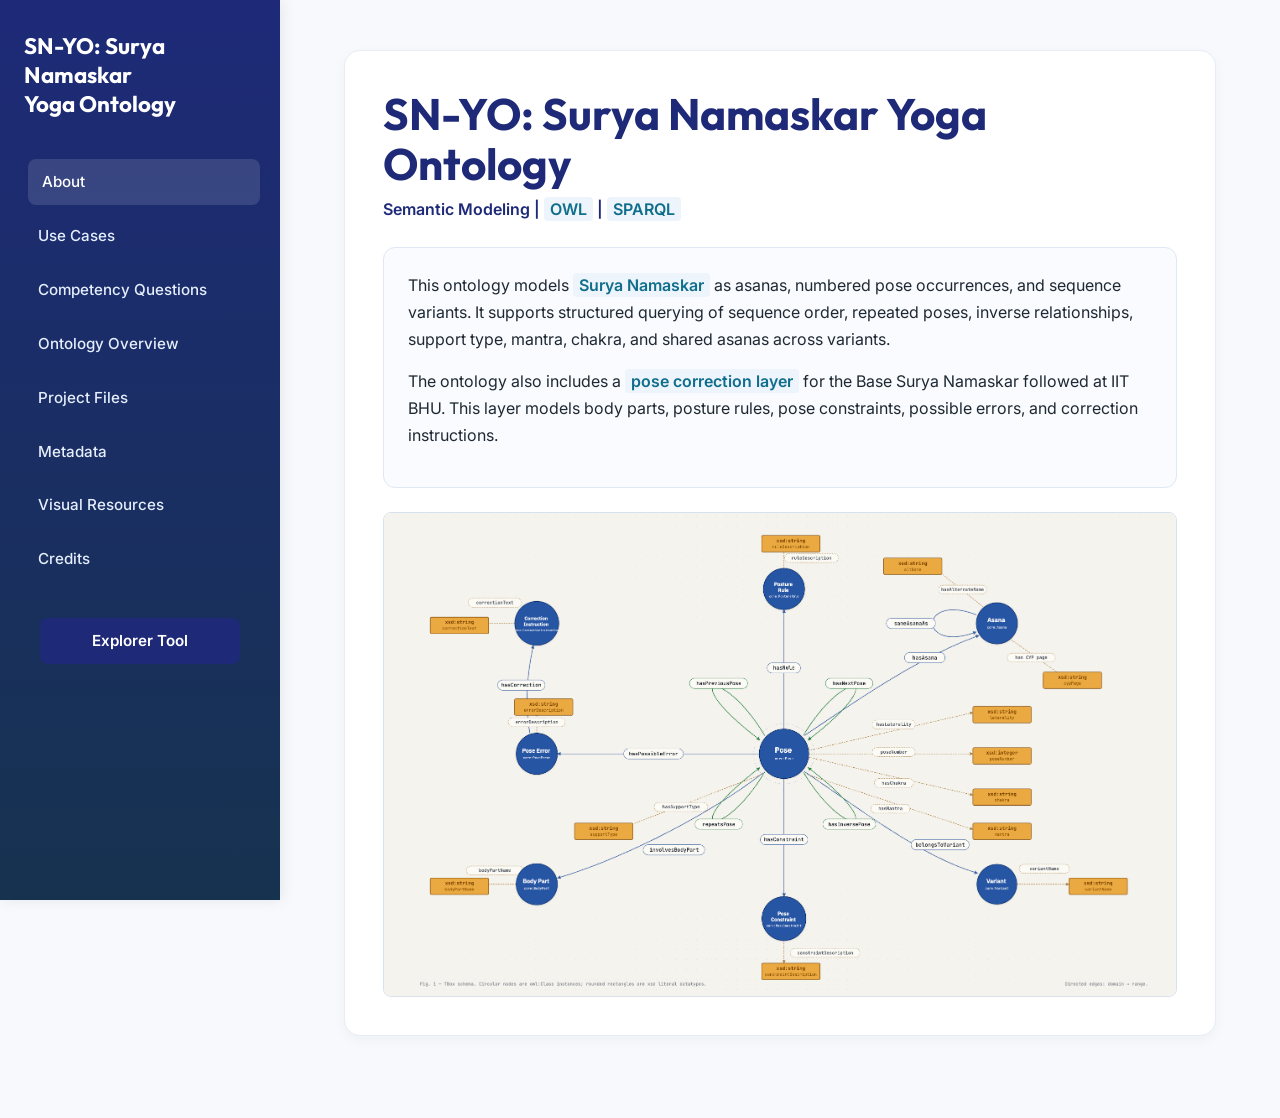
==== index.html @ e32d7856 "update" ====
<!DOCTYPE html>
<html lang="en">
<head>
  <meta charset="UTF-8" />
  <meta name="viewport" content="width=device-width, initial-scale=1.0" />
  <title>SN-YO Surya Namaskar Yoga Ontology</title>
  <meta name="description" content="Semantic Modeling of Surya Namaskar Yoga Poses and Variants">
  <link rel="stylesheet" href="css/style.css" />
</head>
<body>
  
  <!-- Removed styling blobs -->

  <div class="container">
    <aside class="sidebar">
      <div class="sidebar-brand">
        <h2>SN-YO: Surya Namaskar<br/>Yoga Ontology</h2>
      </div>
      <nav id="nav">
        <a href="#about" class="active" data-tab="about">About</a>
        <a href="#usecases" data-tab="usecases">Use Cases</a>
        <a href="#sparql" data-tab="sparql">Competency Questions</a>
        <a href="#ontology" data-tab="ontology">Ontology Overview</a>
        <a href="#files" data-tab="files">Project Files</a>
        <a href="#metadata" data-tab="metadata">Metadata</a>
        <a href="#visuals" data-tab="visuals">Visual Resources</a>
        <a href="#contributors" data-tab="contributors">Credits</a>
      </nav>
      <div class="sidebar-portal-link-wrap">
        <a href="explorer.html" class="btn btn-education-portal sidebar-portal-link">Explorer Tool</a>
      </div>
    </aside>

    <main class="content">
      
      <!-- ABOUT -->
      <section id="about" class="visible tab-section active-tab">
        <h1>SN-YO: Surya Namaskar Yoga Ontology</h1>
        <p class="subtitle ontology-subtitle">Semantic Modeling | <span class="keyword-highlight">OWL</span> | <span class="keyword-highlight">SPARQL</span></p>
        <div class="glass-panel">
          <p>
            This ontology models <span class="keyword-highlight">Surya Namaskar</span> as asanas, numbered pose occurrences,
            and sequence variants. It supports structured querying of sequence order,
            repeated poses, inverse relationships, support type, mantra, chakra,
            and shared asanas across variants.
          </p>
          <p>
            The ontology also includes a <span class="keyword-highlight">pose correction layer</span> for the Base Surya Namaskar
            followed at IIT BHU. This layer models body parts, posture rules, pose
            constraints, possible errors, and correction instructions.
          </p>
        </div>
        <img src="images/sn-ontology-view.png" alt="Ontology Visualization" class="expandable-img hero-visual" style="background: #ffffff; width: 100%; border-radius: var(--radius-sm); border: 1px solid #d8e2ee; margin-top: 24px; cursor: pointer;">
      </section>

      <!-- ONTOLOGY OVERVIEW -->
      <section id="ontology" class="tab-section">
        <h2>Ontology Overview</h2>
        
        <h3>Classes</h3>
        <div class="cards-grid">
          <div class="ontology-card border-blue">
            <h4>Pose</h4>
            <p>Represents one numbered occurrence of an asana within a variant sequence.</p>
          </div>
          <div class="ontology-card border-blue">
            <h4>Asana</h4>
            <p>Represents a yoga asana identity independent of sequence position.</p>
          </div>
          <div class="ontology-card border-blue">
            <h4>Variant</h4>
            <p>Represents a <span class="keyword-highlight">Surya Namaskar tradition</span> or sequence variant.</p>
          </div>
          <div class="ontology-card border-blue">
            <h4>BodyPart</h4>
            <p>Represents a body part involved in a pose.</p>
          </div>
          <div class="ontology-card border-blue">
            <h4>PostureRule</h4>
            <p>Represents an alignment or posture rule for a pose.</p>
          </div>
          <div class="ontology-card border-blue">
            <h4>PoseConstraint</h4>
            <p>Represents a pose-specific constraint.</p>
          </div>
          <div class="ontology-card border-blue">
            <h4>PoseError</h4>
            <p>Represents a possible error while performing a pose.</p>
          </div>
          <div class="ontology-card border-blue">
            <h4>CorrectionInstruction</h4>
            <p>Represents a correction instruction linked to an error.</p>
          </div>
        </div>

        <h3>Object Properties</h3>
        <div class="cards-grid">
          <div class="ontology-card border-green">
            <h4>hasAsana</h4>
            <p>Links a pose occurrence to the asana performed.</p>
          </div>
          <div class="ontology-card border-green">
            <h4>belongsToVariant</h4>
            <p>Links a pose to its Surya Namaskar variant.</p>
          </div>
          <div class="ontology-card border-green">
            <h4>hasNextPose / hasPreviousPose</h4>
            <p>Links sequential poses to determine ordering.</p>
          </div>
          <div class="ontology-card border-green">
            <h4>repeatsPose / hasInversePose</h4>
            <p>Links identical or structurally opposite poses respectively.</p>
          </div>
          <div class="ontology-card border-green">
            <h4>sameAsanaAs</h4>
            <p>Links equivalent or normalized asana identities.</p>
          </div>
          <div class="ontology-card border-green">
            <h4>involvesBodyPart</h4>
            <p>Links a pose to the specific body parts involved.</p>
          </div>
          <div class="ontology-card border-green">
            <h4>hasRule / hasConstraint</h4>
            <p>Links poses to explicit technical & postural rules.</p>
          </div>
        </div>

        <h3>Datatype Properties</h3>
        <div class="cards-grid">
          <div class="ontology-card border-orange">
            <h4>Attributes</h4>
            <p>poseNumber, hasMantra, hasChakra, hasSupportType, hasLaterality</p>
          </div>
          <div class="ontology-card border-orange">
            <h4>Descriptions</h4>
            <p>ruleDescription, constraintDescription, errorDescription, correctionText</p>
          </div>
        </div>
      </section>

      <!-- FILES -->
      <section id="files" class="tab-section">
        <h2>Project Files</h2>
        <div class="files-grid">
          <div class="glass-panel file-card" style="margin-bottom:0;">
            <h3>Ontology File</h3>
            <p>Main OWL ontology file for Surya Namaskar.</p>
            <a class="btn" href="models/master.owl" download>Download OWL</a>
          </div>
          <div class="glass-panel file-card" style="margin-bottom:0;">
            <h3>pyLODE Documentation</h3>
            <p>Generated ontology documentation for classes, properties, and metadata.</p>
            <a class="btn btn-outline" href="docs/ontology-doc.html" target="_blank">View Docs</a>
          </div>
          <div class="glass-panel file-card" style="margin-bottom:0;">
            <h3>GitHub Repository</h3>
            <p>Source code, ontology files, images, and project structure.</p>
            <a class="btn btn-outline" href="https://github.com/mansidodiya01/sn-ontology-website" target="_blank">View Repo</a>
          </div>
        </div>
      </section>

      <!-- METADATA -->
      <section id="metadata" class="tab-section">
        <h2>Ontology Metadata</h2>
        
        <div class="metadata-grid">
          <div class="meta-card">
            <span>Title</span>
            <strong>Surya Namaskar Ontology</strong>
          </div>
          <div class="meta-card">
            <span>Format</span>
            <strong>OWL (RDF/XML)</strong>
          </div>
        </div>

        <div class="namespace-list" style="margin-bottom: 24px;">
          <p>Registered Namespaces</p>
          <ul>
            <li><code>core:</code> http://example.org/suryanamaskar/core#</li>
            <li><code>base:</code> http://example.org/suryanamaskar/base-sn#</li>
            <li><code>v1:  </code> http://example.org/suryanamaskar/variant01#</li>
            <li><code>v2:  </code> http://example.org/suryanamaskar/variant02#</li>
            <li><code>v3:  </code> http://example.org/suryanamaskar/variant03#</li>
          </ul>
        </div>

        <div class="glass-panel variant-panel" style="padding: 24px;">
          <h3 style="margin-top: 0;">Variants Represented</h3>
          <div class="variant-tags">
            <span class="tag">BaseSN_UsedatIITBHU</span>
            <span class="tag">Variant01_KrishnamacharyaVinyasa</span>
            <span class="tag">Variant02_BiharSchoolOfYoga</span>
            <span class="tag">Variant03_SwamiVivekanandaKendra</span>
          </div>
        </div>
      </section>

      <!-- USE CASES -->
      <section id="usecases" class="tab-section">
        <h2>Use Cases</h2>
        
        <div class="usecase-grid">
          <div class="usecase-card">
            <div class="usecase-icon">⚖️</div>
            <p>Compare <span class="keyword-highlight">Surya Namaskar variants</span> across traditions.</p>
          </div>
          <div class="usecase-card">
            <div class="usecase-icon">🔁</div>
            <p>Identify repeated poses and inverse pose relationships.</p>
          </div>
          <div class="usecase-card">
            <div class="usecase-icon">🔢</div>
            <p>Retrieve the ordered sequence of poses in <span class="keyword-highlight">Base Surya Namaskar</span>.</p>
          </div>
          <div class="usecase-card">
            <div class="usecase-icon">🧘</div>
            <p>Query poses based on standing posture and specific support types.</p>
          </div>
          <div class="usecase-card">
            <div class="usecase-icon">📿</div>
            <p>Retrieve mantra and chakra metadata associated with <span class="keyword-highlight">Base SN poses</span>.</p>
          </div>
          <div class="usecase-card">
            <div class="usecase-icon">🔗</div>
            <p>Identify primary asanas shared across multiple variants.</p>
          </div>
          <div class="usecase-card">
            <div class="usecase-icon">🔍</div>
            <p>Retrieve posture rules, constraints, common errors, and physical corrections.</p>
          </div>
        </div>
      </section>

      <!-- COMPETENCY QUESTIONS & SPARQL QUERIES -->
      <section id="sparql" class="tab-section">
        <h2>Competency Questions & SPARQL Queries</h2>
        <p>Interactive exploration of Competency Questions and their corresponding SPARQL queries. Click to expand and view the evaluated results.</p>

        <!-- C1 -->
        <div class="query-block">
          <div class="query-header">
            <h3>C1: What are the poses in Base Surya Namaskar?</h3>
            <span class="query-icon">▼</span>
          </div>
          <div class="query-content">
            <div class="code-box">
              <pre><code>PREFIX rdf: &lt;http://www.w3.org/1999/02/22-rdf-syntax-ns#&gt;
PREFIX rdfs: &lt;http://www.w3.org/2000/01/rdf-schema#&gt;
PREFIX core: &lt;http://example.org/suryanamaskar/core#&gt;
PREFIX base: &lt;http://example.org/suryanamaskar/base-sn#&gt;
PREFIX v1: &lt;http://example.org/suryanamaskar/variant01#&gt;
PREFIX v2: &lt;http://example.org/suryanamaskar/variant02#&gt;
PREFIX v3: &lt;http://example.org/suryanamaskar/variant03#&gt;

SELECT ?pose
WHERE {
  ?pose rdf:type core:Pose ;
     core:belongsToVariant base:BaseSN .
}
ORDER BY ?pose</code></pre>
            </div>
            <div class="data-box">
              <h4>Execution Result</h4>
              <table>
                <thead><tr><th>?pose (base-sn namespace)</th></tr></thead>
                <tbody>
                  <tr><td>BaseSN_Pose01</td></tr>
                  <tr><td>BaseSN_Pose02</td></tr>
                  <tr><td>BaseSN_Pose03</td></tr>
                  <tr><td>BaseSN_Pose04</td></tr>
                  <tr><td>BaseSN_Pose05</td></tr>
                  <tr><td>BaseSN_Pose06</td></tr>
                  <tr><td>BaseSN_Pose07</td></tr>
                  <tr><td>BaseSN_Pose08</td></tr>
                  <tr><td>BaseSN_Pose09</td></tr>
                  <tr><td>BaseSN_Pose10</td></tr>
                  <tr><td>BaseSN_Pose11</td></tr>
                  <tr><td>BaseSN_Pose12</td></tr>
                </tbody>
              </table>
            </div>
          </div>
        </div>

        <!-- C2 -->
        <div class="query-block">
          <div class="query-header">
            <h3>C2: How many poses are in Base Surya Namaskar?</h3>
            <span class="query-icon">▼</span>
          </div>
          <div class="query-content">
            <div class="code-box">
              <pre><code>PREFIX rdf: &lt;http://www.w3.org/1999/02/22-rdf-syntax-ns#&gt;
PREFIX rdfs: &lt;http://www.w3.org/2000/01/rdf-schema#&gt;
PREFIX core: &lt;http://example.org/suryanamaskar/core#&gt;
PREFIX base: &lt;http://example.org/suryanamaskar/base-sn#&gt;
PREFIX v1: &lt;http://example.org/suryanamaskar/variant01#&gt;
PREFIX v2: &lt;http://example.org/suryanamaskar/variant02#&gt;
PREFIX v3: &lt;http://example.org/suryanamaskar/variant03#&gt;

SELECT (COUNT(?pose) AS ?count)
WHERE {
  ?pose rdf:type core:Pose ;
     core:belongsToVariant base:BaseSN .
}</code></pre>
            </div>
            <div class="data-box">
              <h4>Execution Result</h4>
              <table>
                <thead><tr><th>?count</th></tr></thead>
                <tbody>
                  <tr><td>12</td></tr>
                </tbody>
              </table>
            </div>
          </div>
        </div>

        <!-- C3 -->
        <div class="query-block">
          <div class="query-header">
            <h3>C3: Which poses are performed standing on two feet in Base Surya Namaskar?</h3>
            <span class="query-icon">▼</span>
          </div>
          <div class="query-content">
            <div class="code-box">
              <pre><code>PREFIX rdf: &lt;http://www.w3.org/1999/02/22-rdf-syntax-ns#&gt;
PREFIX rdfs: &lt;http://www.w3.org/2000/01/rdf-schema#&gt;
PREFIX core: &lt;http://example.org/suryanamaskar/core#&gt;
PREFIX base: &lt;http://example.org/suryanamaskar/base-sn#&gt;
PREFIX v1: &lt;http://example.org/suryanamaskar/variant01#&gt;
PREFIX v2: &lt;http://example.org/suryanamaskar/variant02#&gt;
PREFIX v3: &lt;http://example.org/suryanamaskar/variant03#&gt;

SELECT ?pose
WHERE {
  ?pose rdf:type core:Pose ;
     core:belongsToVariant base:BaseSN ;
     core:hasSupportType "StandingTwoFeet" .
}</code></pre>
            </div>
            <div class="data-box">
              <h4>Execution Result</h4>
              <table>
                <thead><tr><th>?pose</th></tr></thead>
                <tbody>
                  <tr><td>BaseSN_Pose01</td></tr>
                  <tr><td>BaseSN_Pose02</td></tr>
                  <tr><td>BaseSN_Pose11</td></tr>
                  <tr><td>BaseSN_Pose12</td></tr>
                </tbody>
              </table>
            </div>
          </div>
        </div>

        <!-- C4 -->
        <div class="query-block">
          <div class="query-header">
            <h3>C4: Which poses are repeated in Base Surya Namaskar?</h3>
            <span class="query-icon">▼</span>
          </div>
          <div class="query-content">
            <div class="code-box">
              <pre><code>PREFIX rdf: &lt;http://www.w3.org/1999/02/22-rdf-syntax-ns#&gt;
PREFIX rdfs: &lt;http://www.w3.org/2000/01/rdf-schema#&gt;
PREFIX core: &lt;http://example.org/suryanamaskar/core#&gt;
PREFIX base: &lt;http://example.org/suryanamaskar/base-sn#&gt;
PREFIX v1: &lt;http://example.org/suryanamaskar/variant01#&gt;
PREFIX v2: &lt;http://example.org/suryanamaskar/variant02#&gt;
PREFIX v3: &lt;http://example.org/suryanamaskar/variant03#&gt;

SELECT ?pose ?repeatedPose
WHERE {
  ?pose core:repeatsPose ?repeatedPose .
}</code></pre>
            </div>
            <div class="data-box">
              <h4>Execution Result</h4>
              <table>
                <thead><tr><th>?pose</th><th>?repeatedPose</th></tr></thead>
                <tbody>
                  <tr><td>BaseSN_Pose01</td><td>BaseSN_Pose12</td></tr>
                  <tr><td>BaseSN_Pose02</td><td>BaseSN_Pose11</td></tr>
                  <tr><td>BaseSN_Pose03</td><td>BaseSN_Pose10</td></tr>
                  <tr><td>BaseSN_Pose04</td><td>BaseSN_Pose09</td></tr>
                </tbody>
              </table>
            </div>
          </div>
        </div>

        <!-- C5 -->
        <div class="query-block">
          <div class="query-header">
            <h3>C5: Which poses have inverse relationships in Base Surya Namaskar?</h3>
            <span class="query-icon">▼</span>
          </div>
          <div class="query-content">
            <div class="code-box">
              <pre><code>PREFIX rdf: &lt;http://www.w3.org/1999/02/22-rdf-syntax-ns#&gt;
PREFIX rdfs: &lt;http://www.w3.org/2000/01/rdf-schema#&gt;
PREFIX core: &lt;http://example.org/suryanamaskar/core#&gt;
PREFIX base: &lt;http://example.org/suryanamaskar/base-sn#&gt;
PREFIX v1: &lt;http://example.org/suryanamaskar/variant01#&gt;
PREFIX v2: &lt;http://example.org/suryanamaskar/variant02#&gt;
PREFIX v3: &lt;http://example.org/suryanamaskar/variant03#&gt;

SELECT ?pose ?inversePose
WHERE {
  ?pose core:hasInversePose ?inversePose .
}</code></pre>
            </div>
            <div class="data-box">
              <h4>Execution Result</h4>
              <table>
                <thead><tr><th>?pose</th><th>?inversePose</th></tr></thead>
                <tbody>
                  <tr><td>BaseSN_Pose04</td><td>BaseSN_Pose09</td></tr>
                  <tr><td>BaseSN_Pose09</td><td>BaseSN_Pose04</td></tr>
                </tbody>
              </table>
            </div>
          </div>
        </div>

        <!-- C6 -->
        <div class="query-block">
          <div class="query-header">
            <h3>C6: How many variants exist?</h3>
            <span class="query-icon">▼</span>
          </div>
          <div class="query-content">
            <div class="code-box">
              <pre><code>PREFIX rdf: &lt;http://www.w3.org/1999/02/22-rdf-syntax-ns#&gt;
PREFIX rdfs: &lt;http://www.w3.org/2000/01/rdf-schema#&gt;
PREFIX core: &lt;http://example.org/suryanamaskar/core#&gt;
PREFIX base: &lt;http://example.org/suryanamaskar/base-sn#&gt;
PREFIX v1: &lt;http://example.org/suryanamaskar/variant01#&gt;
PREFIX v2: &lt;http://example.org/suryanamaskar/variant02#&gt;
PREFIX v3: &lt;http://example.org/suryanamaskar/variant03#&gt;

SELECT (COUNT(?variant) AS ?count)
WHERE {
  ?variant rdf:type core:Variant .
}</code></pre>
            </div>
            <div class="data-box">
              <h4>Execution Result</h4>
              <table>
                <thead><tr><th>?count</th></tr></thead>
                <tbody>
                  <tr><td>4</td></tr>
                </tbody>
              </table>
            </div>
          </div>
        </div>

        <!-- C7 -->
        <div class="query-block">
          <div class="query-header">
            <h3>C7: What are the different variants represented in the ontology?</h3>
            <span class="query-icon">▼</span>
          </div>
          <div class="query-content">
            <div class="code-box">
              <pre><code>PREFIX rdf: &lt;http://www.w3.org/1999/02/22-rdf-syntax-ns#&gt;
PREFIX rdfs: &lt;http://www.w3.org/2000/01/rdf-schema#&gt;
PREFIX core: &lt;http://example.org/suryanamaskar/core#&gt;
PREFIX base: &lt;http://example.org/suryanamaskar/base-sn#&gt;
PREFIX v1: &lt;http://example.org/suryanamaskar/variant01#&gt;
PREFIX v2: &lt;http://example.org/suryanamaskar/variant02#&gt;
PREFIX v3: &lt;http://example.org/suryanamaskar/variant03#&gt;

SELECT ?variant
WHERE {
  ?variant rdf:type core:Variant .
}</code></pre>
            </div>
            <div class="data-box">
              <h4>Execution Result</h4>
              <table>
                <thead><tr><th>?variant</th></tr></thead>
                <tbody>
                  <tr><td>BaseSN_UsedatIITBHU</td></tr>
                  <tr><td>Variant01_KrishnamacharyaVinyasa</td></tr>
                  <tr><td>Variant02_BiharSchoolOfYoga</td></tr>
                  <tr><td>Variant03_SwamiVivekanandaKendra</td></tr>
                </tbody>
              </table>
            </div>
          </div>
        </div>

        <!-- C8 -->
        <div class="query-block">
          <div class="query-header">
            <h3>C8: Which asanas are shared across multiple variants?</h3>
            <span class="query-icon">▼</span>
          </div>
          <div class="query-content">
            <div class="code-box">
              <pre><code>PREFIX rdf: &lt;http://www.w3.org/1999/02/22-rdf-syntax-ns#&gt;
PREFIX rdfs: &lt;http://www.w3.org/2000/01/rdf-schema#&gt;
PREFIX core: &lt;http://example.org/suryanamaskar/core#&gt;
PREFIX base: &lt;http://example.org/suryanamaskar/base-sn#&gt;
PREFIX v1: &lt;http://example.org/suryanamaskar/variant01#&gt;
PREFIX v2: &lt;http://example.org/suryanamaskar/variant02#&gt;
PREFIX v3: &lt;http://example.org/suryanamaskar/variant03#&gt;

SELECT ?asana (COUNT(DISTINCT ?variant) AS ?varCount)
WHERE {
  ?pose core:hasAsana ?asana ;
        core:belongsToVariant ?variant .
}
GROUP BY ?asana
HAVING (COUNT(DISTINCT ?variant) > 1)</code></pre>
            </div>
            <div class="data-box">
              <h4>Execution Result</h4>
              <table>
                <thead><tr><th>?asana</th><th>?varCount</th></tr></thead>
                <tbody>
                  <tr><td>Pranamasana</td><td>3</td></tr>
                  <tr><td>HastaUtthanasana</td><td>3</td></tr>
                  <tr><td>Padahastasana</td><td>3</td></tr>
                  <tr><td>AshwaSanchalanasana</td><td>3</td></tr>
                  <tr><td>Bhujangasana</td><td>3</td></tr>
                  <tr><td>Parvatasana</td><td>3</td></tr>
                  <tr><td>ChaturangaDandasana</td><td>2</td></tr>
                  <tr><td>AshtangaNamaskara</td><td>2</td></tr>
                </tbody>
              </table>
            </div>
          </div>
        </div>

        <!-- C9 -->
        <div class="query-block">
          <div class="query-header">
            <h3>C9: What is the sequence order of poses in Base Surya Namaskar?</h3>
            <span class="query-icon">▼</span>
          </div>
          <div class="query-content">
            <div class="code-box">
              <pre><code>PREFIX rdf: &lt;http://www.w3.org/1999/02/22-rdf-syntax-ns#&gt;
PREFIX rdfs: &lt;http://www.w3.org/2000/01/rdf-schema#&gt;
PREFIX core: &lt;http://example.org/suryanamaskar/core#&gt;
PREFIX base: &lt;http://example.org/suryanamaskar/base-sn#&gt;
PREFIX v1: &lt;http://example.org/suryanamaskar/variant01#&gt;
PREFIX v2: &lt;http://example.org/suryanamaskar/variant02#&gt;
PREFIX v3: &lt;http://example.org/suryanamaskar/variant03#&gt;

SELECT ?pose ?nextPose
WHERE {
  ?pose core:hasNextPose ?nextPose .
}</code></pre>
            </div>
            <div class="data-box">
              <h4>Execution Result</h4>
              <table>
                <thead><tr><th>?pose</th><th>?nextPose</th></tr></thead>
                <tbody>
                  <tr><td>BaseSN_Pose01</td><td>BaseSN_Pose02</td></tr>
                  <tr><td>BaseSN_Pose02</td><td>BaseSN_Pose03</td></tr>
                  <tr><td>BaseSN_Pose03</td><td>BaseSN_Pose04</td></tr>
                  <tr><td>BaseSN_Pose04</td><td>BaseSN_Pose05</td></tr>
                  <tr><td>BaseSN_Pose05</td><td>BaseSN_Pose06</td></tr>
                  <tr><td>BaseSN_Pose06</td><td>BaseSN_Pose07</td></tr>
                  <tr><td>BaseSN_Pose07</td><td>BaseSN_Pose08</td></tr>
                  <tr><td>BaseSN_Pose08</td><td>BaseSN_Pose09</td></tr>
                  <tr><td>BaseSN_Pose09</td><td>BaseSN_Pose10</td></tr>
                  <tr><td>BaseSN_Pose10</td><td>BaseSN_Pose11</td></tr>
                  <tr><td>BaseSN_Pose11</td><td>BaseSN_Pose12</td></tr>
                </tbody>
              </table>
            </div>
          </div>
        </div>

      </section>



      <!-- VISUAL RESOURCES -->
      <section id="visuals" class="tab-section">
        <h2>Visual Resources</h2>
        
        <div class="visuals-grid">
          <div class="visual-block" style="text-align: center;">
            <h3 class="visual-block-title" style="text-align: center;">Ontology Diagram</h3>
            <p class="visual-block-copy" style="text-align: center;">High-level mapping of the core ontology concepts and their relationships. Click to expand.</p>
            <img src="images/ontology_diagram.png" alt="Ontology Diagram" class="expandable-img visual-image" style="border-radius: var(--radius-sm); border: 1px solid #d8e2ee; padding: 10px; background: white;">
          </div>
          
          <div class="visual-block" style="text-align: center;">
            <h3 class="visual-block-title" style="text-align: center;">Interactive Visualization</h3>
            <p class="visual-block-copy" style="text-align: center;">Dynamic web-based visualization of the ontology mapping. Click the image to expand the high-resolution view.</p>
            <a href="https://service.tib.eu/webvowl/#iri=https://mansidodiya01.github.io/sn-ontology-website/models/master.owl" target="_blank" class="btn btn-sm visual-link" style="margin-bottom: 16px;">
              Open WebVOWL Tool ↗
            </a>
            <img src="images/sn-ontology-view.png" alt="Ontology Visualization" class="expandable-img visual-image" style="background: #ffffff; border-radius: var(--radius-sm); border: 1px solid #d8e2ee;">
          </div>
        </div>
      </section>

      <!-- CONTRIBUTORS -->
      <section id="contributors" class="tab-section">
        <h2>Contributors</h2>
        <div class="glass-panel contributors-panel">
          <h3 class="contributors-title" style="margin-top: 0; color: var(--accent-color);">Surya Namaskar Ontology Research Team</h3>
          <p class="contributor-people">
            <span class="contributor-person"><span style="font-weight: 600;">Mansi Dodiya</span><sup>1</sup></span>
            <span class="contributor-person"><span style="font-weight: 600;">Kishan Kumar</span><sup>1</sup></span>
            <span class="contributor-person"><span style="font-weight: 600;">Bharath Muppasani</span><sup>2</sup></span>
            <span class="contributor-person"><span style="font-weight: 600;">Biplav Srivastava</span><sup>2</sup></span>
            <span class="contributor-person"><span style="font-weight: 600;">Raghava Mutharaju</span><sup>3</sup></span>
            <span class="contributor-person"><span style="font-weight: 600;">Hari Prabhat Gupta</span><sup>1</sup></span>
          </p>
          <div class="contributor-affiliations">
            <p class="affiliation-item">
              <span class="affiliation-index">1</span>
              <a href="https://www.iitbhu.ac.in/" target="_blank" class="affiliation-link">
              IIT (BHU), India
            </a>
            </p>
            <p class="affiliation-item">
              <span class="affiliation-index">2</span>
              <a href="https://sc.edu/" target="_blank" class="affiliation-link">
              University of South Carolina, USA
            </a>
            </p>
            <p class="affiliation-item">
              <span class="affiliation-index">3</span>
              <a href="https://iitpkd.ac.in/" target="_blank" class="affiliation-link">
              IIT Palakkad, India
            </a>
            </p>
          </div>
        </div>
        <div class="glass-panel acknowledgements-panel">
          <h3 class="contributors-title" style="margin-top: 0; color: var(--accent-color);">Acknowledgements</h3>
          <p>
            We thank Vivek Kumar, Abhishek Verma, Himanshu Sahu, Kush Pandey (Yoga Instructor), Priya Gautam (Project Coordination), for their help with the project.
          </p>
          <p>
            The project was partially supported by Govt of India's Vaibhav Fellowship to Biplav Srivastava (visitor) and Hari P Gupta (host).
          </p>
          <p class="reference-entry" style="margin-bottom: 8px;">
            <strong>Reference 1.</strong> Kumar, V., Sahu, H., Gupta, H.P. and Srivastava, B., 2025.
            <em>Technology-assisted Personalized Yoga for Better Health--Challenges and Outlook</em>.
            <a href="https://arxiv.org/abs/2508.18283" target="_blank" rel="noopener noreferrer" class="reference-link" style="color: var(--accent-secondary); text-decoration: underline; font-weight: 600;">
              arXiv:2508.18283
            </a>.
          </p>
          <p class="reference-entry" style="margin-bottom: 0;">
            <strong>Reference 2.</strong> Ministry of Ayush, Government of India.
            <a href="https://www.yogamdniy.nic.in/ckfinder/userfiles/files/Common%20Yoga%20Protocol%20Book%20_%20English%20(1).pdf" target="_blank" rel="noopener noreferrer" class="reference-link" style="color: var(--accent-secondary); text-decoration: underline; font-weight: 600;">
              <em>Common Yoga Protocol</em> (English)
            </a>.
          </p>
        </div>
      </section>
    </main>
  </div>

  <!-- Lightbox Modal -->
  <div id="lightbox" class="lightbox">
    <span class="lightbox-close">&times;</span>
    <img class="lightbox-content" id="lightbox-img">
  </div>

  <script src="js/script.js"></script>
</body>
</html>
---- css/style.css ----
@import url('https://fonts.googleapis.com/css2?family=Inter:wght@300;400;500;600;700&family=Outfit:wght@400;600;800&display=swap');

:root {
  --bg-color: #f7f9fc;
  --panel-bg: #ffffff;
  --panel-border: #e7edf5;
  --text-primary: #1f2933;
  --text-secondary: #4c5d73;
  --accent-color: #1e2a78;
  --accent-secondary: #0f6e8c;
  --mobile-sidebar-offset: 0px;
  
  --font-main: 'Inter', "Segoe UI", Arial, sans-serif;
  --font-heading: 'Outfit', "Segoe UI", Arial, sans-serif;
  
  --transition-smooth: all 0.3s ease;
  --radius-lg: 16px;
  --radius-md: 12px;
  --radius-sm: 8px;
}

* {
  margin: 0;
  padding: 0;
  box-sizing: border-box;
}

body {
  font-family: var(--font-main);
  background-color: var(--bg-color);
  color: var(--text-primary);
  line-height: 1.7;
  overflow-x: hidden;
  min-width: 320px;
}

img {
  max-width: 100%;
  height: auto;
}

.bg-blobs {
  display: none;
}

/* Layout */
.container {
  display: flex;
  min-height: 100vh;
  margin: 0;
  width: 100%;
  align-items: flex-start;
}

/* Sidebar */
.sidebar {
  flex: 0 0 280px;
  width: 280px;
  position: fixed;
  height: 100vh;
  padding: 32px 24px;
  background: linear-gradient(180deg, #1e2a78 0%, #16324f 100%);
  color: #ffffff;
  display: flex;
  flex-direction: column;
  z-index: 100;
  box-shadow: 2px 0 14px rgba(0, 0, 0, 0.08);
  overflow-y: auto;
}

.sidebar-brand {
  margin-bottom: 40px;
}

.sidebar h2 {
  font-family: var(--font-heading);
  font-size: 1.4rem;
  font-weight: 700;
  color: #ffffff;
  line-height: 1.3;
  border-bottom: none;
  padding-bottom: 0;
  margin-bottom: 0;
}

.sidebar nav {
  display: flex;
  flex-direction: column;
  gap: 8px;
  min-width: 0;
}

.sidebar nav a {
  color: #e5eefc;
  text-decoration: none;
  font-size: 0.95rem;
  font-weight: 500;
  padding: 10px 14px;
  border-radius: var(--radius-sm);
  transition: var(--transition-smooth);
  display: flex;
  align-items: center;
}

.sidebar nav a:hover, .sidebar nav a.active {
  background: rgba(255, 255, 255, 0.12);
  color: #ffffff;
  transform: translateX(4px);
}

.sidebar-portal-link-wrap {
  margin-top: 2rem;
  padding: 0 16px;
}

.sidebar-portal-link {
  display: block;
  width: 100%;
  text-align: center;
  background: var(--accent-secondary);
  color: #ffffff;
  padding: 12px;
  border-radius: var(--radius-md);
}

/* Main Content */
.content {
  flex: 1;
  margin-left: 280px;
  min-width: 0;
  padding: 50px 5vw;
  max-width: 1800px; /* allows dynamic wider expansion */
  width: 100%;
}

/* Keyword Highlights */
.keyword-highlight {
  background-color: #eef4fb;
  color: #0f6e8c;
  padding: 2px 6px;
  border-radius: 4px;
  font-weight: 600;
  box-decoration-break: clone;
  -webkit-box-decoration-break: clone;
}

.ontology-subtitle {
  color: var(--accent-color);
  font-weight: 600;
  margin-bottom: 24px;
}

section {
  background: var(--panel-bg);
  border: 1px solid var(--panel-border);
  border-radius: var(--radius-lg);
  padding: clamp(22px, 3vw, 40px);
  margin-bottom: 32px;
  box-shadow: 0 4px 14px rgba(22, 50, 79, 0.04);
  opacity: 1;
  transform: translateY(0);
  width: 100%;
  min-width: 0;
}

.tab-section {
  display: none;
}

.tab-section.active-tab {
  display: block;
  opacity: 1;
  transform: translateY(0);
}

h1 {
  font-family: var(--font-heading);
  font-size: clamp(2rem, 4vw, 2.75rem);
  font-weight: 700;
  color: var(--accent-color);
  margin-bottom: 8px;
  line-height: 1.12;
}

h2 {
  font-family: var(--font-heading);
  font-size: clamp(1.55rem, 3vw, 1.9rem);
  font-weight: 700;
  color: var(--accent-color);
  margin-bottom: 24px;
  padding-bottom: 12px;
  border-bottom: 2px solid #dce7f5;
}

h3 {
  font-family: var(--font-heading);
  font-size: clamp(1.1rem, 2.3vw, 1.3rem);
  font-weight: 600;
  margin-bottom: 12px;
  margin-top: 24px;
  color: var(--accent-secondary);
}

p, li {
  font-size: 1rem;
  color: var(--text-primary);
  margin-bottom: 14px;
  overflow-wrap: anywhere;
}

ul {
  padding-left: 24px;
  margin-bottom: 20px;
}

ul li {
  margin-bottom: 8px;
}

strong {
  color: var(--accent-color);
  font-weight: 600;
}

/* Glass Panels (Now solid boxes) */
.glass-panel {
  background: #f9fbfe;
  border: 1px solid #dfe8f3;
  border-radius: var(--radius-md);
  padding: 24px;
  margin-bottom: 24px;
  min-width: 0;
}

/* Buttons */
.btn {
  display: inline-flex;
  align-items: center;
  justify-content: center;
  padding: 10px 20px;
  background: linear-gradient(135deg, #1e2a78 0%, #0f6e8c 100%);
  color: #ffffff;
  text-decoration: none;
  font-weight: 600;
  font-size: 0.95rem;
  border-radius: var(--radius-sm);
  transition: var(--transition-smooth);
  border: none;
  cursor: pointer;
}

.btn:hover {
  transform: translateY(-2px);
  box-shadow: 0 6px 16px rgba(30, 42, 120, 0.15);
  opacity: 0.95;
}

.btn-outline {
  background: transparent;
  border: 1px solid var(--accent-secondary);
  color: var(--accent-secondary);
}

.btn-outline:hover {
  background: var(--accent-secondary);
  color: #ffffff;
}

/* Files Grid */
.files-grid {
  display: grid;
  grid-template-columns: repeat(auto-fit, minmax(240px, 1fr));
  gap: 20px;
}

/* SPARQL Queries & Data Tables */
.query-block {
  margin-bottom: 24px;
  background: #ffffff;
  border: 1px solid var(--panel-border);
  border-radius: var(--radius-md);
  overflow: hidden;
  box-shadow: 0 2px 8px rgba(22, 50, 79, 0.03);
  min-width: 0;
}

.query-header {
  padding: 16px 20px;
  background: #f9fbfe;
  border-bottom: 1px solid var(--panel-border);
  cursor: pointer;
  display: flex;
  justify-content: space-between;
  align-items: flex-start;
  gap: 16px;
  transition: background 0.2s ease;
}

.query-header:hover {
  background: #f0f4f9;
}

.query-header h3 {
  margin: 0;
  font-size: 1.1rem;
  color: var(--accent-color);
  flex: 1;
  min-width: 0;
  line-height: 1.4;
}

.query-icon {
  transition: transform 0.3s ease;
  color: var(--accent-color);
  flex: 0 0 auto;
  line-height: 1;
}

.query-content {
  display: grid;
  grid-template-columns: minmax(0, 1fr) minmax(0, 1fr);
  max-height: 0;
  overflow: hidden;
  transition: max-height 0.4s ease;
}

.query-block.open .query-content {
  max-height: 4200px;
}

.query-block.open .query-icon {
  transform: rotate(180deg);
}

.code-box {
  padding: 20px;
  border-right: 1px solid var(--panel-border);
  background: #f4f7fb;
  min-width: 0;
}

.code-box pre {
  font-family: 'Courier New', Courier, monospace;
  font-size: 0.9rem;
  color: #1f2933;
  overflow-x: auto;
  white-space: pre;
  max-width: 100%;
  padding-bottom: 2px;
}

.code-box code {
  color: #1e2a78;
  background: transparent;
  padding: 0;
}

.data-box {
  padding: 20px;
  background: #ffffff;
  min-width: 0;
  overflow-x: auto;
  -webkit-overflow-scrolling: touch;
}

.data-box h4 {
  font-family: var(--font-heading);
  font-size: 1rem;
  color: var(--accent-color);
  margin-bottom: 12px;
  display: flex;
  align-items: center;
  gap: 8px;
}

table {
  width: max-content;
  min-width: 100%;
  border-collapse: collapse;
  font-size: 0.9rem;
}

th, td {
  padding: 10px 14px;
  text-align: left;
  border: 1px solid #dbe4ef;
  vertical-align: top;
}

th {
  background: #eef4fb;
  color: var(--accent-color);
  font-weight: 600;
}

td {
  color: var(--text-primary);
  word-break: break-word;
}

tr:hover td {
  background: #f9fbfe;
}

/* Image Visuals */
.visual-block {
  text-align: center;
  margin-bottom: 30px;
  background: #f9fbfe;
  border: 1px solid #dfe8f3;
  border-radius: var(--radius-md);
  padding: 24px;
  min-width: 0;
}

.visual-block img {
  width: 100%;
  max-width: 450px;
  border-radius: var(--radius-sm);
  border: 1px solid #d8e2ee;
  box-shadow: 0 4px 12px rgba(22, 50, 79, 0.08);
  display: block;
  margin: 16px auto 0 auto;
}

/* Ontology Cards */
.cards-grid {
  display: grid;
  grid-template-columns: repeat(auto-fill, minmax(220px, 1fr));
  gap: 16px;
  margin-bottom: 32px;
}

.ontology-card {
  background: #ffffff;
  border-radius: var(--radius-sm);
  padding: 16px 20px;
  box-shadow: 0 2px 8px rgba(22, 50, 79, 0.04);
  border: 1px solid var(--panel-border);
  transition: var(--transition-smooth);
  min-width: 0;
}

.ontology-card:hover {
  transform: translateY(-2px);
  box-shadow: 0 6px 16px rgba(22, 50, 79, 0.08);
}

.ontology-card h4 {
  font-family: var(--font-heading);
  font-size: 1.05rem;
  color: var(--text-primary);
  margin-bottom: 6px;
  margin-top: 0;
}

.ontology-card p {
  font-size: 0.9rem;
  color: var(--text-secondary);
  line-height: 1.5;
  margin-bottom: 0;
}

.ontology-card.border-blue {
  border-top: 4px solid #1e2a78;
  background: linear-gradient(to bottom, #f3f6fc, #ffffff);
}
.ontology-card.border-blue h4 { color: #1e2a78; }

.ontology-card.border-green {
  border-top: 4px solid #0f6e8c;
  background: linear-gradient(to bottom, #f0f7f9, #ffffff);
}
.ontology-card.border-green h4 { color: #0f6e8c; }

.ontology-card.border-orange {
  border-top: 4px solid #d97706;
  background: linear-gradient(to bottom, #fff8f0, #ffffff);
}
.ontology-card.border-orange h4 { color: #d97706; }

/* Metadata & Use Case Enhancements */
.metadata-grid {
  display: grid;
  grid-template-columns: repeat(auto-fit, minmax(200px, 1fr));
  gap: 16px;
  margin-bottom: 24px;
}
.meta-card {
  background: #ffffff;
  border: 1px solid var(--panel-border);
  padding: 16px;
  border-radius: var(--radius-sm);
  border-left: 4px solid var(--accent-color);
}
.meta-card span {
  display: block;
  font-size: 0.85rem;
  color: var(--text-secondary);
  text-transform: uppercase;
  letter-spacing: 0.5px;
  margin-bottom: 4px;
  font-weight: 600;
}
.meta-card strong {
  font-size: 1.1rem;
  color: var(--text-primary);
}

.namespace-list {
  background: #f4f7fb;
  padding: 16px;
  border-radius: var(--radius-sm);
  border: 1px solid var(--panel-border);
}
.namespace-list p { margin-bottom: 8px; font-weight: 600; color: var(--accent-color); }
.namespace-list ul { margin: 0; list-style: none; padding: 0; }
.namespace-list li { margin-bottom: 8px; font-family: 'Courier New', monospace; font-size: 0.9rem; border-bottom: 1px dashed #dce7f5; padding-bottom: 8px; }
.namespace-list li:last-child { border-bottom: none; margin-bottom: 0; padding-bottom: 0; }
.namespace-list li { overflow-wrap: anywhere; }
.namespace-list code { font-weight: 700; display: inline-block; min-width: 60px; margin-right: 10px; }

.variant-tags {
  display: flex;
  flex-wrap: wrap;
  gap: 10px;
  margin-top: 16px;
}
.tag {
  background: #eef4fb;
  color: var(--accent-secondary);
  padding: 8px 16px;
  border-radius: 20px;
  font-size: 0.95rem;
  font-weight: 500;
  border: 1px solid #dce7f5;
  transition: all 0.2s ease;
}
.tag:hover {
  background: var(--accent-secondary);
  color: white;
}

.usecase-grid {
  display: grid;
  grid-template-columns: repeat(auto-fill, minmax(260px, 1fr));
  gap: 20px;
}
.usecase-card {
  display: flex;
  align-items: flex-start;
  gap: 16px;
  background: #ffffff;
  padding: 24px;
  border-radius: var(--radius-md);
  border: 1px solid var(--panel-border);
  transition: var(--transition-smooth);
  min-width: 0;
}
.usecase-card:hover {
  transform: translateY(-4px);
  box-shadow: 0 8px 24px rgba(22, 50, 79, 0.08);
  border-color: #0f6e8c;
}
.usecase-icon {
  font-size: 1.8rem;
  background: #f9fbfe;
  width: 54px;
  height: 54px;
  display: flex;
  align-items: center;
  justify-content: center;
  border-radius: 50%;
  flex-shrink: 0;
  border: 1px solid #e7edf5;
}
.usecase-card p {
  margin: 0;
  font-weight: 500;
  line-height: 1.5;
  color: var(--text-primary);
}

/* Visuals Grid layout */
.visuals-grid {
  display: grid;
  grid-template-columns: repeat(2, minmax(0, 1fr));
  gap: 32px;
}
.visual-block {
  margin-top: 0 !important;
  margin-bottom: 0 !important;
  display: flex;
  flex-direction: column;
}
.visual-block img {
  max-width: 100% !important;
  margin-top: 16px;
  background: white;
}

/* Lightbox Modal */
.lightbox {
  display: none;
  position: fixed;
  z-index: 9999;
  padding-top: 50px;
  left: 0;
  top: 0;
  width: 100%;
  height: 100%;
  background-color: rgba(0, 0, 0, 0.9);
  overflow: auto;
}
.lightbox-content {
  margin: auto;
  display: block;
  max-width: 90%;
  max-height: 90vh;
  object-fit: contain;
  animation: zoomIn 0.3s ease;
}
.lightbox-close {
  position: absolute;
  top: 30px;
  right: 40px;
  color: #fff;
  font-size: 40px;
  font-weight: bold;
  cursor: pointer;
  transition: 0.2s;
}
.lightbox-close:hover {
  color: #bbb;
}
@keyframes zoomIn {
  from {transform: scale(0.9); opacity: 0;}
  to {transform: scale(1); opacity: 1;}
}

.expandable-img {
  cursor: zoom-in;
  transition: transform 0.2s;
  display: block;
  width: 100%;
  height: auto;
}
.expandable-img:hover {
  transform: scale(1.02);
  box-shadow: 0 8px 24px rgba(22, 50, 79, 0.12);
}

.btn {
  display: inline-flex;
  align-items: center;
  justify-content: center;
  padding: 10px 20px;
  background: var(--accent-color);
  color: #ffffff !important;
  text-decoration: none;
  border-radius: var(--radius-sm);
  font-weight: 600;
  font-size: 0.95rem;
  transition: all 0.2s ease;
  margin-top: 4px;
}
.btn:hover {
  background: var(--accent-secondary);
  transform: translateY(-1px);
}

.btn-sm {
  padding: 6px 14px;
  font-size: 0.85rem;
  font-weight: 500;
  display: inline-flex;
  align-items: center;
  justify-content: center;
}

.hero-visual,
.visual-image {
  width: 100%;
}

.contributors-panel,
.acknowledgements-panel,
.file-card,
.variant-panel {
  min-width: 0;
}

.contributors-panel {
  text-align: center;
}

.contributors-title {
  margin-top: 0;
}

.contributor-people {
  display: flex;
  flex-wrap: wrap;
  justify-content: center;
  gap: 12px 18px;
  margin-top: 24px;
  font-size: 1.1rem;
}

.contributor-person {
  display: inline-flex;
  align-items: baseline;
  gap: 2px;
}

.contributor-affiliations {
  display: flex;
  flex-wrap: wrap;
  justify-content: center;
  gap: 12px 24px;
  margin-top: 16px;
}

.affiliation-item {
  display: inline-flex;
  align-items: center;
  gap: 8px;
  margin: 0;
}

.affiliation-index {
  color: var(--accent-secondary);
  font-weight: 700;
}

.affiliation-link,
.reference-link {
  color: var(--text-primary);
  text-decoration: underline;
  font-weight: 500;
  text-underline-offset: 3px;
}

.reference-link {
  color: var(--accent-secondary);
  font-weight: 600;
}

.reference-entry {
  overflow-wrap: anywhere;
}

.visual-block-title,
.visual-block-copy {
  text-align: center;
}

.visual-link {
  align-self: center;
}

/* Responsive */
@media (max-width: 1100px) {
  .container {
    flex-direction: column;
    padding-top: var(--mobile-sidebar-offset, 148px);
  }

  .sidebar {
    position: fixed;
    top: 0;
    left: 0;
    right: 0;
    width: 100%;
    height: auto;
    max-height: min(100vh, 220px);
    padding: calc(16px + env(safe-area-inset-top, 0px)) clamp(16px, 3.5vw, 28px) 16px;
    box-shadow: 0 8px 20px rgba(0, 0, 0, 0.08);
    overflow-x: hidden;
    gap: 12px;
  }

  .sidebar-brand {
    display: none;
  }

  .sidebar nav {
    flex-direction: row;
    gap: 10px;
    overflow-x: auto;
    padding-bottom: 2px;
    scrollbar-width: none;
    -webkit-overflow-scrolling: touch;
  }

  .sidebar nav::-webkit-scrollbar {
    display: none;
  }

  .sidebar nav a {
    flex: 0 0 auto;
    white-space: nowrap;
  }

  .sidebar nav a:hover,
  .sidebar nav a.active {
    transform: none;
  }

  .sidebar-portal-link-wrap {
    margin-top: 0;
    padding: 0;
  }

  .sidebar-portal-link {
    width: 100%;
    max-width: 260px;
  }

  .content {
    margin-left: 0;
    max-width: none;
    width: 100%;
    padding: clamp(20px, 4vw, 36px);
  }
}

@media (max-width: 900px) {
  .query-content {
    grid-template-columns: 1fr;
  }

  .code-box {
    border-right: none;
    border-bottom: 1px solid var(--panel-border);
  }

  .visuals-grid {
    grid-template-columns: 1fr;
  }
}

@media (max-width: 768px) {
  section {
    margin-bottom: 24px;
  }

  .files-grid,
  .cards-grid,
  .usecase-grid,
  .metadata-grid {
    grid-template-columns: 1fr;
  }

  .query-header {
    padding: 14px 16px;
  }

  .query-header h3 {
    font-size: 1rem;
  }

  .code-box,
  .data-box,
  .visual-block,
  .glass-panel {
    padding: 18px;
  }

  .contributor-people {
    font-size: 1rem;
    gap: 10px 14px;
  }

  .contributor-affiliations {
    justify-content: flex-start;
  }

  th,
  td {
    padding: 10px 12px;
  }

  .lightbox-close {
    top: 18px;
    right: 20px;
  }
}

@media (max-width: 560px) {
  .sidebar {
    padding: 16px;
  }

  .sidebar nav a {
    padding: 9px 12px;
    font-size: 0.9rem;
  }

  .content {
    padding: 16px;
  }

  section {
    padding: 20px 16px;
    border-radius: 14px;
  }

  .btn,
  .visual-link,
  .sidebar-portal-link {
    width: 100%;
  }

  .variant-tags {
    gap: 8px;
  }

  .tag {
    width: 100%;
    text-align: center;
  }

  table {
    font-size: 0.85rem;
  }

  .contributor-affiliations {
    flex-direction: column;
    align-items: flex-start;
    gap: 10px;
  }
}
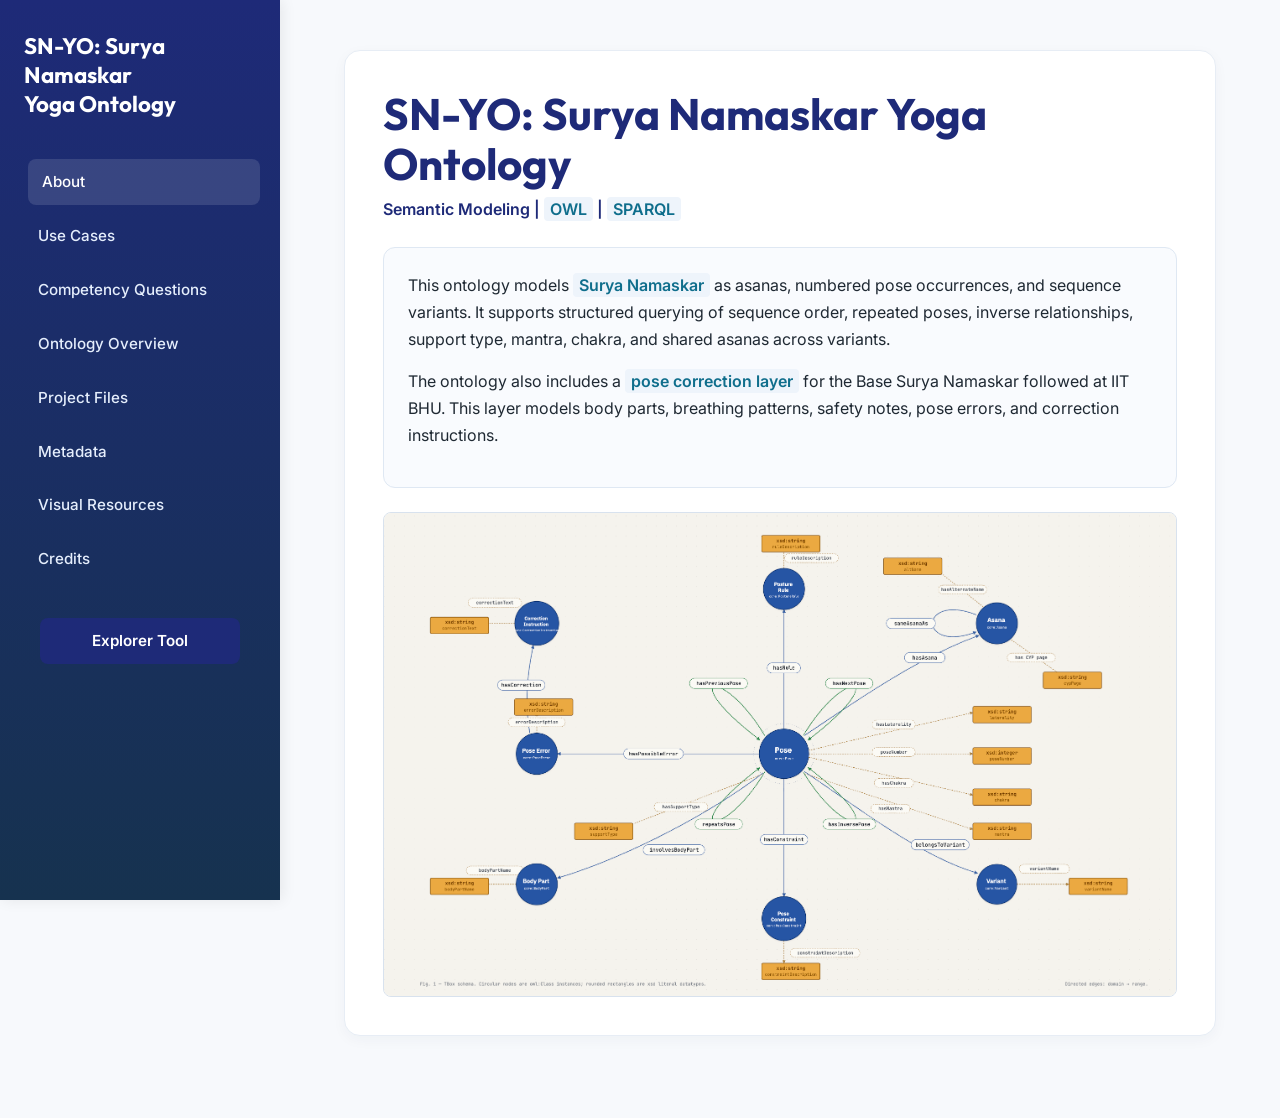
==== commit 59ef1bc8: "Revise ontology details for poses and corrections Updated ontology descriptions and added new proper" ====
--- a/index.html
+++ b/index.html
@@ -46,8 +46,7 @@
           </p>
           <p>
             The ontology also includes a <span class="keyword-highlight">pose correction layer</span> for the Base Surya Namaskar
-            followed at IIT BHU. This layer models body parts, posture rules, pose
-            constraints, possible errors, and correction instructions.
+            followed at IIT BHU. This layer models body parts, breathing patterns, safety notes, pose errors, and correction instructions.
           </p>
         </div>
         <img src="images/sn-ontology-view.png" alt="Ontology Visualization" class="expandable-img hero-visual" style="background: #ffffff; width: 100%; border-radius: var(--radius-sm); border: 1px solid #d8e2ee; margin-top: 24px; cursor: pointer;">
@@ -76,12 +75,8 @@
             <p>Represents a body part involved in a pose.</p>
           </div>
           <div class="ontology-card border-blue">
-            <h4>PostureRule</h4>
-            <p>Represents an alignment or posture rule for a pose.</p>
-          </div>
-          <div class="ontology-card border-blue">
-            <h4>PoseConstraint</h4>
-            <p>Represents a pose-specific constraint.</p>
+            <h4>BreathingPattern</h4>
+            <p>Represents the breathing pattern associated with a pose.</p>
           </div>
           <div class="ontology-card border-blue">
             <h4>PoseError</h4>
@@ -95,46 +90,73 @@
 
         <h3>Object Properties</h3>
         <div class="cards-grid">
+
           <div class="ontology-card border-green">
             <h4>hasAsana</h4>
             <p>Links a pose occurrence to the asana performed.</p>
           </div>
+
           <div class="ontology-card border-green">
             <h4>belongsToVariant</h4>
             <p>Links a pose to its Surya Namaskar variant.</p>
           </div>
-          <div class="ontology-card border-green">
-            <h4>hasNextPose / hasPreviousPose</h4>
-            <p>Links sequential poses to determine ordering.</p>
-          </div>
-          <div class="ontology-card border-green">
-            <h4>repeatsPose / hasInversePose</h4>
-            <p>Links identical or structurally opposite poses respectively.</p>
-          </div>
+
+          <div class="ontology-card border-green">
+            <h4>hasNextPose</h4>
+            <p>Links a pose to the next pose in the sequence.</p>
+          </div>
+
+          <div class="ontology-card border-green">
+            <h4>hasPreviousPose</h4>
+            <p>Links a pose to the previous pose in the sequence.</p>
+          </div>
+
+          <div class="ontology-card border-green">
+            <h4>repeatsPose</h4>
+            <p>Links poses that are repeated within a sequence.</p>
+          </div>
+
+          <div class="ontology-card border-green">
+            <h4>hasInversePose</h4>
+            <p>Links poses that are inverse to each other.</p>
+          </div>
+
           <div class="ontology-card border-green">
             <h4>sameAsanaAs</h4>
             <p>Links equivalent or normalized asana identities.</p>
           </div>
+
           <div class="ontology-card border-green">
             <h4>involvesBodyPart</h4>
-            <p>Links a pose to the specific body parts involved.</p>
-          </div>
-          <div class="ontology-card border-green">
-            <h4>hasRule / hasConstraint</h4>
-            <p>Links poses to explicit technical & postural rules.</p>
-          </div>
-        </div>
-
+            <p>Links a pose to the body parts involved.</p>
+          </div>
+
+          <div class="ontology-card border-green">
+            <h4>hasBreathingPattern</h4>
+            <p>Links a pose to its associated breathing pattern.</p>
+          </div>
+
+          <div class="ontology-card border-green">
+            <h4>hasPossibleError</h4>
+            <p>Links a pose to possible performance errors.</p>
+          </div>
+
+          <div class="ontology-card border-green">
+            <h4>hasCorrection</h4>
+            <p>Links a pose error to its correction instruction.</p>
+          </div>
+        </div>
         <h3>Datatype Properties</h3>
         <div class="cards-grid">
           <div class="ontology-card border-orange">
-            <h4>Attributes</h4>
+            <h4>Pose Attributes</h4>
             <p>poseNumber, hasMantra, hasChakra, hasSupportType, hasLaterality</p>
           </div>
-          <div class="ontology-card border-orange">
-            <h4>Descriptions</h4>
-            <p>ruleDescription, constraintDescription, errorDescription, correctionText</p>
-          </div>
+
+        <div class="ontology-card border-orange">
+          <h4>Error & Correction Descriptions</h4>
+          <p>errorDescription, correctionText, hasSafetyNote</p>
+        </div>
         </div>
       </section>
 
@@ -189,7 +211,7 @@
         <div class="glass-panel variant-panel" style="padding: 24px;">
           <h3 style="margin-top: 0;">Variants Represented</h3>
           <div class="variant-tags">
-            <span class="tag">BaseSN_UsedatIITBHU</span>
+            <span class="tag">BaseSN_SivanandaYogaVedantaCentre_UsedatIITBHU</span>
             <span class="tag">Variant01_KrishnamacharyaVinyasa</span>
             <span class="tag">Variant02_BiharSchoolOfYoga</span>
             <span class="tag">Variant03_SwamiVivekanandaKendra</span>
@@ -228,7 +250,7 @@
           </div>
           <div class="usecase-card">
             <div class="usecase-icon">🔍</div>
-            <p>Retrieve posture rules, constraints, common errors, and physical corrections.</p>
+            <p>Retrieve pose errors, body parts, breathing patterns, safety notes, and corresponding correction instructions.</p>
           </div>
         </div>
       </section>
@@ -253,11 +275,10 @@
 PREFIX v1: &lt;http://example.org/suryanamaskar/variant01#&gt;
 PREFIX v2: &lt;http://example.org/suryanamaskar/variant02#&gt;
 PREFIX v3: &lt;http://example.org/suryanamaskar/variant03#&gt;
-
 SELECT ?pose
 WHERE {
   ?pose rdf:type core:Pose ;
-     core:belongsToVariant base:BaseSN .
+        core:belongsToVariant base:BaseSN_SivanandaYogaVedantaCentre_UsedatIITBHU .
 }
 ORDER BY ?pose</code></pre>
             </div>
@@ -303,7 +324,7 @@
 SELECT (COUNT(?pose) AS ?count)
 WHERE {
   ?pose rdf:type core:Pose ;
-     core:belongsToVariant base:BaseSN .
+        core:belongsToVariant base:BaseSN_SivanandaYogaVedantaCentre_UsedatIITBHU .
 }</code></pre>
             </div>
             <div class="data-box">
@@ -333,13 +354,13 @@
 PREFIX v1: &lt;http://example.org/suryanamaskar/variant01#&gt;
 PREFIX v2: &lt;http://example.org/suryanamaskar/variant02#&gt;
 PREFIX v3: &lt;http://example.org/suryanamaskar/variant03#&gt;
-
 SELECT ?pose
 WHERE {
   ?pose rdf:type core:Pose ;
-     core:belongsToVariant base:BaseSN ;
-     core:hasSupportType "StandingTwoFeet" .
-}</code></pre>
+        core:belongsToVariant base:BaseSN_SivanandaYogaVedantaCentre_UsedatIITBHU ;
+        core:hasSupportType "StandingTwoFeet" .
+}
+ORDER BY ?pose</code></pre>
             </div>
             <div class="data-box">
               <h4>Execution Result</h4>
@@ -371,11 +392,17 @@
 PREFIX v1: &lt;http://example.org/suryanamaskar/variant01#&gt;
 PREFIX v2: &lt;http://example.org/suryanamaskar/variant02#&gt;
 PREFIX v3: &lt;http://example.org/suryanamaskar/variant03#&gt;
-
 SELECT ?pose ?repeatedPose
 WHERE {
-  ?pose core:repeatsPose ?repeatedPose .
-}</code></pre>
+  ?pose core:belongsToVariant base:BaseSN_SivanandaYogaVedantaCentre_UsedatIITBHU ;
+        core:repeatsPose ?repeatedPose ;
+        core:poseNumber ?poseNum .
+
+  ?repeatedPose core:poseNumber ?repeatedNum .
+
+  FILTER(?poseNum < ?repeatedNum)
+}
+ORDER BY ?poseNum</code></pre>
             </div>
             <div class="data-box">
               <h4>Execution Result</h4>
@@ -400,7 +427,7 @@
           </div>
           <div class="query-content">
             <div class="code-box">
-              <pre><code>PREFIX rdf: &lt;http://www.w3.org/1999/02/22-rdf-syntax-ns#&gt;
+              <pre><code>PPREFIX rdf: &lt;http://www.w3.org/1999/02/22-rdf-syntax-ns#&gt;
 PREFIX rdfs: &lt;http://www.w3.org/2000/01/rdf-schema#&gt;
 PREFIX core: &lt;http://example.org/suryanamaskar/core#&gt;
 PREFIX base: &lt;http://example.org/suryanamaskar/base-sn#&gt;
@@ -410,8 +437,15 @@
 
 SELECT ?pose ?inversePose
 WHERE {
-  ?pose core:hasInversePose ?inversePose .
-}</code></pre>
+?pose core:belongsToVariant base:BaseSN_SivanandaYogaVedantaCentre_UsedatIITBHU ;
+core:hasInversePose ?inversePose ;
+core:poseNumber ?poseNum .
+
+?inversePose core:poseNumber ?inverseNum .
+
+FILTER(?poseNum < ?inverseNum)
+}
+ORDER BY ?poseNum</code></pre>
             </div>
             <div class="data-box">
               <h4>Execution Result</h4>
@@ -419,7 +453,6 @@
                 <thead><tr><th>?pose</th><th>?inversePose</th></tr></thead>
                 <tbody>
                   <tr><td>BaseSN_Pose04</td><td>BaseSN_Pose09</td></tr>
-                  <tr><td>BaseSN_Pose09</td><td>BaseSN_Pose04</td></tr>
                 </tbody>
               </table>
             </div>
@@ -441,7 +474,6 @@
 PREFIX v1: &lt;http://example.org/suryanamaskar/variant01#&gt;
 PREFIX v2: &lt;http://example.org/suryanamaskar/variant02#&gt;
 PREFIX v3: &lt;http://example.org/suryanamaskar/variant03#&gt;
-
 SELECT (COUNT(?variant) AS ?count)
 WHERE {
   ?variant rdf:type core:Variant .
@@ -474,7 +506,6 @@
 PREFIX v1: &lt;http://example.org/suryanamaskar/variant01#&gt;
 PREFIX v2: &lt;http://example.org/suryanamaskar/variant02#&gt;
 PREFIX v3: &lt;http://example.org/suryanamaskar/variant03#&gt;
-
 SELECT ?variant
 WHERE {
   ?variant rdf:type core:Variant .
@@ -485,7 +516,7 @@
               <table>
                 <thead><tr><th>?variant</th></tr></thead>
                 <tbody>
-                  <tr><td>BaseSN_UsedatIITBHU</td></tr>
+                  <tr><td>BaseSN_SivanandaYogaVedantaCentre_UsedatIITBHU</td></tr>
                   <tr><td>Variant01_KrishnamacharyaVinyasa</td></tr>
                   <tr><td>Variant02_BiharSchoolOfYoga</td></tr>
                   <tr><td>Variant03_SwamiVivekanandaKendra</td></tr>
@@ -513,11 +544,13 @@
 
 SELECT ?asana (COUNT(DISTINCT ?variant) AS ?varCount)
 WHERE {
-  ?pose core:hasAsana ?asana ;
+  ?pose rdf:type core:Pose ;
+        core:hasAsana ?asana ;
         core:belongsToVariant ?variant .
 }
 GROUP BY ?asana
-HAVING (COUNT(DISTINCT ?variant) > 1)</code></pre>
+HAVING (COUNT(DISTINCT ?variant) > 1)
+ORDER BY DESC(?varCount) ?asana</code></pre>
             </div>
             <div class="data-box">
               <h4>Execution Result</h4>
@@ -553,11 +586,12 @@
 PREFIX v1: &lt;http://example.org/suryanamaskar/variant01#&gt;
 PREFIX v2: &lt;http://example.org/suryanamaskar/variant02#&gt;
 PREFIX v3: &lt;http://example.org/suryanamaskar/variant03#&gt;
-
 SELECT ?pose ?nextPose
 WHERE {
-  ?pose core:hasNextPose ?nextPose .
-}</code></pre>
+  ?pose core:belongsToVariant base:BaseSN_SivanandaYogaVedantaCentre_UsedatIITBHU ;
+        core:hasNextPose ?nextPose .
+}
+ORDER BY ?pose</code></pre>
             </div>
             <div class="data-box">
               <h4>Execution Result</h4>
@@ -577,6 +611,255 @@
                   <tr><td>BaseSN_Pose11</td><td>BaseSN_Pose12</td></tr>
                 </tbody>
               </table>
+            </div>
+          </div>
+        </div>
+
+       <!-- C10 -->
+  <div class="query-block">
+          <div class="query-header">
+            <h3>C10: Which errors can occur in each pose of Base Surya Namaskar, and how can they be corrected?</h3>
+            <span class="query-icon">▼</span>
+          </div>
+          <div class="query-content">
+            <div class="code-box">
+              <pre><code>PREFIX rdf: &lt;http://www.w3.org/1999/02/22-rdf-syntax-ns#&gt;
+PREFIX rdfs: &lt;http://www.w3.org/2000/01/rdf-schema#&gt;
+PREFIX core: &lt;http://example.org/suryanamaskar/core#&gt;
+PREFIX base: &lt;http://example.org/suryanamaskar/base-sn#&gt;
+PREFIX v1: &lt;http://example.org/suryanamaskar/variant01#&gt;
+PREFIX v2: &lt;http://example.org/suryanamaskar/variant02#&gt;
+PREFIX v3: &lt;http://example.org/suryanamaskar/variant03#&gt;
+
+SELECT ?pose ?asana ?error ?instruction
+WHERE {
+  ?pose core:belongsToVariant base:BaseSN_SivanandaYogaVedantaCentre_UsedatIITBHU ;
+        core:hasAsana ?asana ;
+        core:hasPossibleError ?error .
+
+  ?error core:hasCorrection ?instruction .
+}
+ORDER BY ?pose ?error</code></pre>
+            </div>
+            <div class="data-box">
+              <h4>Execution Result</h4>
+              <table>
+               <thead>
+    <tr>
+      <th>Pose</th>
+      <th>Asana</th>
+      <th>Error</th>
+      <th>Instruction</th>
+    </tr>
+  </thead>
+  <tbody>
+
+    <!-- Pose 01 -->
+    <tr><td>BaseSN_Pose01</td><td>Pranamasana</td><td>CollapsedChestError</td><td>LiftChestForwardUpwardInstruction</td></tr>
+    <tr><td>BaseSN_Pose01</td><td>Pranamasana</td><td>CollapsedChestError</td><td>LiftChestInstruction</td></tr>
+    <tr><td>BaseSN_Pose01</td><td>Pranamasana</td><td>CollapsedChestError</td><td>LiftChestForwardInstruction</td></tr>
+    <tr><td>BaseSN_Pose01</td><td>Pranamasana</td><td>PalmsMisalignedError</td><td>AlignPalmsAtChestInstruction</td></tr>
+    <tr><td>BaseSN_Pose01</td><td>Pranamasana</td><td>RoundedShouldersError</td><td>RelaxShouldersInstruction</td></tr>
+    <tr><td>BaseSN_Pose01</td><td>Pranamasana</td><td>UnevenWeightError</td><td>BalanceWeightEvenlyInstruction</td></tr>
+
+    <!-- Pose 02 -->
+    <tr><td>BaseSN_Pose02</td><td>HastaUtthanasana</td><td>BentArmsError</td><td>KeepArmsStraightInstruction</td></tr>
+    <tr><td>BaseSN_Pose02</td><td>HastaUtthanasana</td><td>LowerBackOverarchingError</td><td>LiftUpwardFirstInstruction</td></tr>
+    <tr><td>BaseSN_Pose02</td><td>HastaUtthanasana</td><td>LowerBackOverarchingError</td><td>LengthenSpineInstruction</td></tr>
+    <tr><td>BaseSN_Pose02</td><td>HastaUtthanasana</td><td>LowerBackOverarchingError</td><td>GentleBackbendInstruction</td></tr>
+    <tr><td>BaseSN_Pose02</td><td>HastaUtthanasana</td><td>NeckStrainError</td><td>LengthenSpineInstruction</td></tr>
+    <tr><td>BaseSN_Pose02</td><td>HastaUtthanasana</td><td>RaisedShouldersError</td><td>RelaxShouldersInstruction</td></tr>
+
+    <!-- Pose 03 -->
+    <tr><td>BaseSN_Pose03</td><td>Padahastasana</td><td>ExcessiveKneeBendError</td><td>SoftenKneesInstruction</td></tr>
+    <tr><td>BaseSN_Pose03</td><td>Padahastasana</td><td>RoundedBackError</td><td>BendFromHipsInstruction</td></tr>
+    <tr><td>BaseSN_Pose03</td><td>Padahastasana</td><td>RoundedBackError</td><td>LengthenSpineInstruction</td></tr>
+    <tr><td>BaseSN_Pose03</td><td>Padahastasana</td><td>WeightOnHeelsOnlyError</td><td>DistributeWeightEvenlyInstruction</td></tr>
+
+    <!-- Pose 04 -->
+    <tr><td>BaseSN_Pose04</td><td>AshwaSanchalanasana</td><td>CollapsedChestError</td><td>LiftChestForwardUpwardInstruction</td></tr>
+    <tr><td>BaseSN_Pose04</td><td>AshwaSanchalanasana</td><td>CollapsedChestError</td><td>LiftChestInstruction</td></tr>
+    <tr><td>BaseSN_Pose04</td><td>AshwaSanchalanasana</td><td>CollapsedChestError</td><td>LiftChestForwardInstruction</td></tr>
+    <tr><td>BaseSN_Pose04</td><td>AshwaSanchalanasana</td><td>KneeBeyondAnkleError</td><td>AlignFrontKneeInstruction</td></tr>
+    <tr><td>BaseSN_Pose04</td><td>AshwaSanchalanasana</td><td>WeakBackLegError</td><td>ExtendBackLegInstruction</td></tr>
+
+    <!-- Pose 05 -->
+    <tr><td>BaseSN_Pose05</td><td>ChaturangaDandasana</td><td>ElbowsFlaredError</td><td>TuckElbowsInstruction</td></tr>
+    <tr><td>BaseSN_Pose05</td><td>ChaturangaDandasana</td><td>RaisedHipsError</td><td>KeepBodyAlignedInstruction</td></tr>
+    <tr><td>BaseSN_Pose05</td><td>ChaturangaDandasana</td><td>SaggingHipsError</td><td>EngageCoreInstruction</td></tr>
+    <tr><td>BaseSN_Pose05</td><td>ChaturangaDandasana</td><td>SaggingHipsError</td><td>KeepBodyAlignedInstruction</td></tr>
+
+    <!-- Pose 06 -->
+    <tr><td>BaseSN_Pose06</td><td>AshtangaNamaskara</td><td>ChestNotLoweredError</td><td>LowerChestProperlyInstruction</td></tr>
+    <tr><td>BaseSN_Pose06</td><td>AshtangaNamaskara</td><td>ElbowsWideError</td><td>KeepElbowsCloseInstruction</td></tr>
+    <tr><td>BaseSN_Pose06</td><td>AshtangaNamaskara</td><td>HipsDroppedFullyError</td><td>MaintainHipPositionInstruction</td></tr>
+
+    <!-- Pose 07 -->
+    <tr><td>BaseSN_Pose07</td><td>Bhujangasana</td><td>CompressedLowerBackError</td><td>LengthenSpineInstruction</td></tr>
+    <tr><td>BaseSN_Pose07</td><td>Bhujangasana</td><td>OverextensionError</td><td>GentleBackbendInstruction</td></tr>
+    <tr><td>BaseSN_Pose07</td><td>Bhujangasana</td><td>ShoulderTensionError</td><td>RelaxShouldersInstruction</td></tr>
+
+    <!-- Pose 08 -->
+    <tr><td>BaseSN_Pose08</td><td>Parvatasana</td><td>RoundedBackError</td><td>BendFromHipsInstruction</td></tr>
+    <tr><td>BaseSN_Pose08</td><td>Parvatasana</td><td>RoundedBackError</td><td>LengthenSpineInstruction</td></tr>
+    <tr><td>BaseSN_Pose08</td><td>Parvatasana</td><td>UnstableLegsError</td><td>StabilizeLegsInstruction</td></tr>
+    <tr><td>BaseSN_Pose08</td><td>Parvatasana</td><td>WristOverloadError</td><td>PushHipsUpwardInstruction</td></tr>
+    <tr><td>BaseSN_Pose08</td><td>Parvatasana</td><td>WristOverloadError</td><td>DistributeWeightEvenlyInstruction</td></tr>
+
+    <!-- Pose 09 -->
+    <tr><td>BaseSN_Pose09</td><td>AshwaSanchalanasana</td><td>CollapsedChestError</td><td>LiftChestForwardUpwardInstruction</td></tr>
+    <tr><td>BaseSN_Pose09</td><td>AshwaSanchalanasana</td><td>CollapsedChestError</td><td>LiftChestInstruction</td></tr>
+    <tr><td>BaseSN_Pose09</td><td>AshwaSanchalanasana</td><td>CollapsedChestError</td><td>LiftChestForwardInstruction</td></tr>
+    <tr><td>BaseSN_Pose09</td><td>AshwaSanchalanasana</td><td>KneeBeyondAnkleError</td><td>AlignFrontKneeInstruction</td></tr>
+    <tr><td>BaseSN_Pose09</td><td>AshwaSanchalanasana</td><td>WeakBackLegError</td><td>ExtendBackLegInstruction</td></tr>
+
+    <!-- Pose 10 -->
+    <tr><td>BaseSN_Pose10</td><td>Padahastasana</td><td>ExcessiveKneeBendError</td><td>SoftenKneesInstruction</td></tr>
+    <tr><td>BaseSN_Pose10</td><td>Padahastasana</td><td>RoundedBackError</td><td>BendFromHipsInstruction</td></tr>
+    <tr><td>BaseSN_Pose10</td><td>Padahastasana</td><td>RoundedBackError</td><td>LengthenSpineInstruction</td></tr>
+
+    <!-- Pose 11 -->
+    <tr><td>BaseSN_Pose11</td><td>HastaUtthanasana</td><td>CompressedLowerBackError</td><td>LengthenSpineInstruction</td></tr>
+    <tr><td>BaseSN_Pose11</td><td>HastaUtthanasana</td><td>ShoulderTensionError</td><td>RelaxShouldersInstruction</td></tr>
+
+    <!-- Pose 12 -->
+    <tr><td>BaseSN_Pose12</td><td>Pranamasana</td><td>CollapsedPostureError</td><td>CenterBodyInstruction</td></tr>
+    <tr><td>BaseSN_Pose12</td><td>Pranamasana</td><td>CollapsedPostureError</td><td>LiftChestInstruction</td></tr>
+    <tr><td>BaseSN_Pose12</td><td>Pranamasana</td><td>PoorBalanceError</td><td>CenterBodyInstruction</td></tr>
+
+  </tbody>
+              </table>
+            </div>
+          </div>
+        </div>
+
+ <!-- C11 -->
+        <div class="query-block">
+          <div class="query-header">
+            <h3>C11: What are the poses in the Base Surya Namaskar sequence, along with their associated asanas, breathing patterns, and safety notes?</h3>
+            <span class="query-icon">▼</span>
+          </div>
+          <div class="query-content">
+            <div class="code-box">
+              <pre><code>PREFIX rdf: &lt;http://www.w3.org/1999/02/22-rdf-syntax-ns#&gt;
+PREFIX rdfs: &lt;http://www.w3.org/2000/01/rdf-schema#&gt;
+PREFIX core: &lt;http://example.org/suryanamaskar/core#&gt;
+PREFIX base: &lt;http://example.org/suryanamaskar/base-sn#&gt;
+PREFIX v1: &lt;http://example.org/suryanamaskar/variant01#&gt;
+PREFIX v2: &lt;http://example.org/suryanamaskar/variant02#&gt;
+PREFIX v3: &lt;http://example.org/suryanamaskar/variant03#&gt;
+
+SELECT ?poseNumber ?pose ?asana ?breathing ?safetyNote
+WHERE {
+  ?pose rdf:type core:Pose ;
+        core:belongsToVariant base:BaseSN_SivanandaYogaVedantaCentre_UsedatIITBHU ;
+        core:poseNumber ?poseNumber ;
+        core:hasAsana ?asana ;
+        core:hasBreathingPattern ?breathing ;
+        core:hasSafetyNote ?safetyNote .
+}
+ORDER BY ?poseNumber
+</code></pre>
+               </div>
+            <div class="data-box">
+              <h4>Execution Result</h4>
+              <table>
+  <thead>
+    <tr>
+      <th>Pose Number</th>
+      <th>Pose</th>
+      <th>Asana</th>
+      <th>Breathing</th>
+      <th>Safety Note</th>
+    </tr>
+  </thead>
+  <tbody>
+    <tr>
+      <td>1</td>
+      <td>BaseSN_Pose01</td>
+      <td>Pranamasana</td>
+      <td>Exhale</td>
+      <td>Stand upright with balanced weight and avoid locking the knees.</td>
+    </tr>
+    <tr>
+      <td>2</td>
+      <td>BaseSN_Pose02</td>
+      <td>Hasta Utthanasana</td>
+      <td>Inhale</td>
+      <td>Lift the chest upward with control and avoid compressing the lower back during the backbend.</td>
+    </tr>
+    <tr>
+      <td>3</td>
+      <td>BaseSN_Pose03</td>
+      <td>Padahastasana</td>
+      <td>Exhale</td>
+      <td>Avoid deep forward bending in case of back pain or tight hamstrings; keep the knees slightly bent and spine long.</td>
+    </tr>
+    <tr>
+      <td>4</td>
+      <td>BaseSN_Pose04</td>
+      <td>Ashwa Sanchalanasana</td>
+      <td>Inhale</td>
+      <td>Keep the front knee aligned over the ankle and place the back knee gently on the floor.</td>
+    </tr>
+    <tr>
+      <td>5</td>
+      <td>BaseSN_Pose05</td>
+      <td>Chaturanga Dandasana</td>
+      <td>Hold</td>
+      <td>Maintain a straight body line from head to heels and avoid sagging or lifting the hips excessively.</td>
+    </tr>
+    <tr>
+      <td>6</td>
+      <td>BaseSN_Pose06</td>
+      <td>Ashtanga Namaskara</td>
+      <td>Exhale</td>
+      <td>Lower the body gradually with control and distribute weight evenly across the eight contact points.</td>
+    </tr>
+    <tr>
+      <td>7</td>
+      <td>BaseSN_Pose07</td>
+      <td>Bhujangasana</td>
+      <td>Inhale</td>
+      <td>Lift the chest gently without forcing the backbend and keep the shoulders relaxed.</td>
+    </tr>
+    <tr>
+      <td>8</td>
+      <td>BaseSN_Pose08</td>
+      <td>Parvatasana</td>
+      <td>Exhale</td>
+      <td>Lengthen the spine and avoid rounding the back; press the heels down gently without forcing.</td>
+    </tr>
+    <tr>
+      <td>9</td>
+      <td>BaseSN_Pose09</td>
+      <td>Ashwa Sanchalanasana</td>
+      <td>Inhale</td>
+      <td>Step forward smoothly and ensure proper alignment of the front knee over the ankle.</td>
+    </tr>
+    <tr>
+      <td>10</td>
+      <td>BaseSN_Pose10</td>
+      <td>Padahastasana</td>
+      <td>Exhale</td>
+      <td>Move into the forward bend with control and avoid overstretching the hamstrings.</td>
+    </tr>
+    <tr>
+      <td>11</td>
+      <td>BaseSN_Pose11</td>
+      <td>Hasta Utthanasana</td>
+      <td>Inhale</td>
+      <td>Rise upward with control and extend the chest without collapsing into the lower back.</td>
+    </tr>
+    <tr>
+      <td>12</td>
+      <td>BaseSN_Pose12</td>
+      <td>Pranamasana</td>
+      <td>Exhale</td>
+      <td>Return to a steady standing posture and maintain relaxed, even breathing.</td>
+    </tr>
+  </tbody>
+</table>
             </div>
           </div>
         </div>
